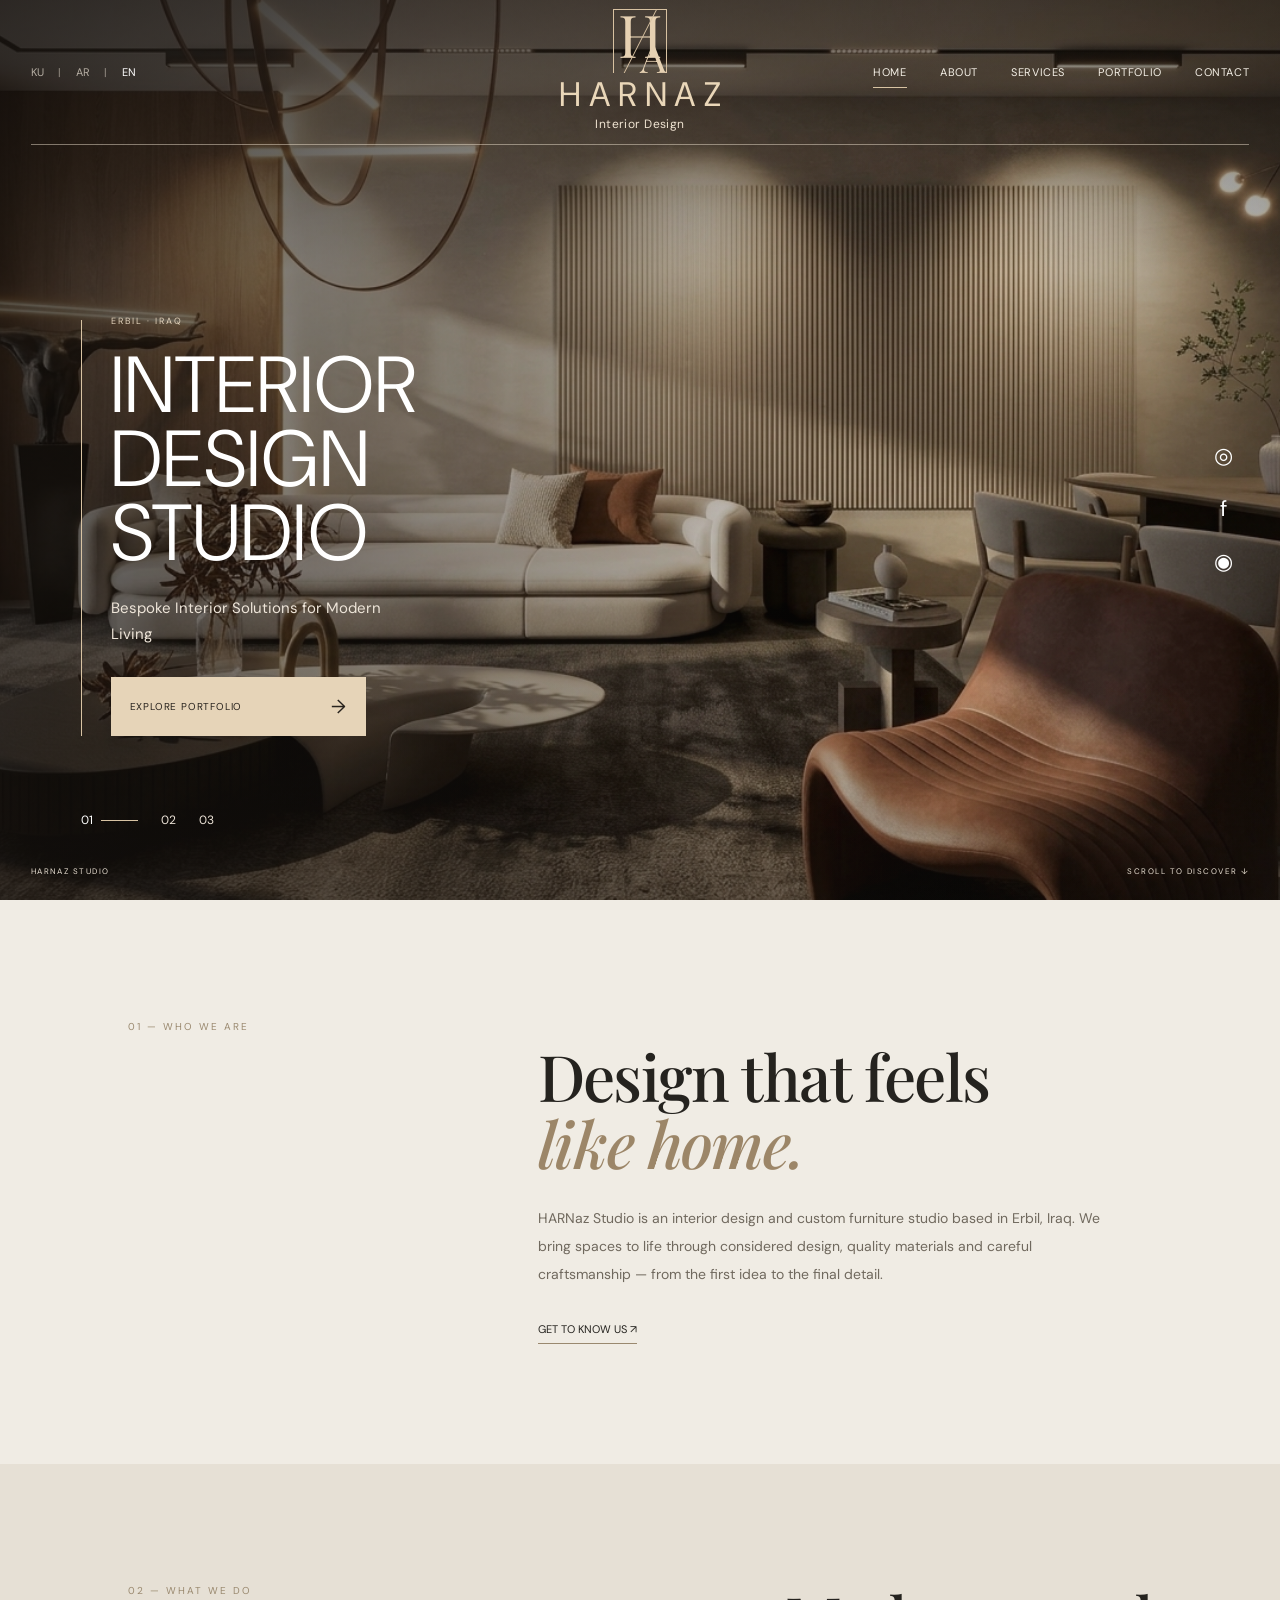
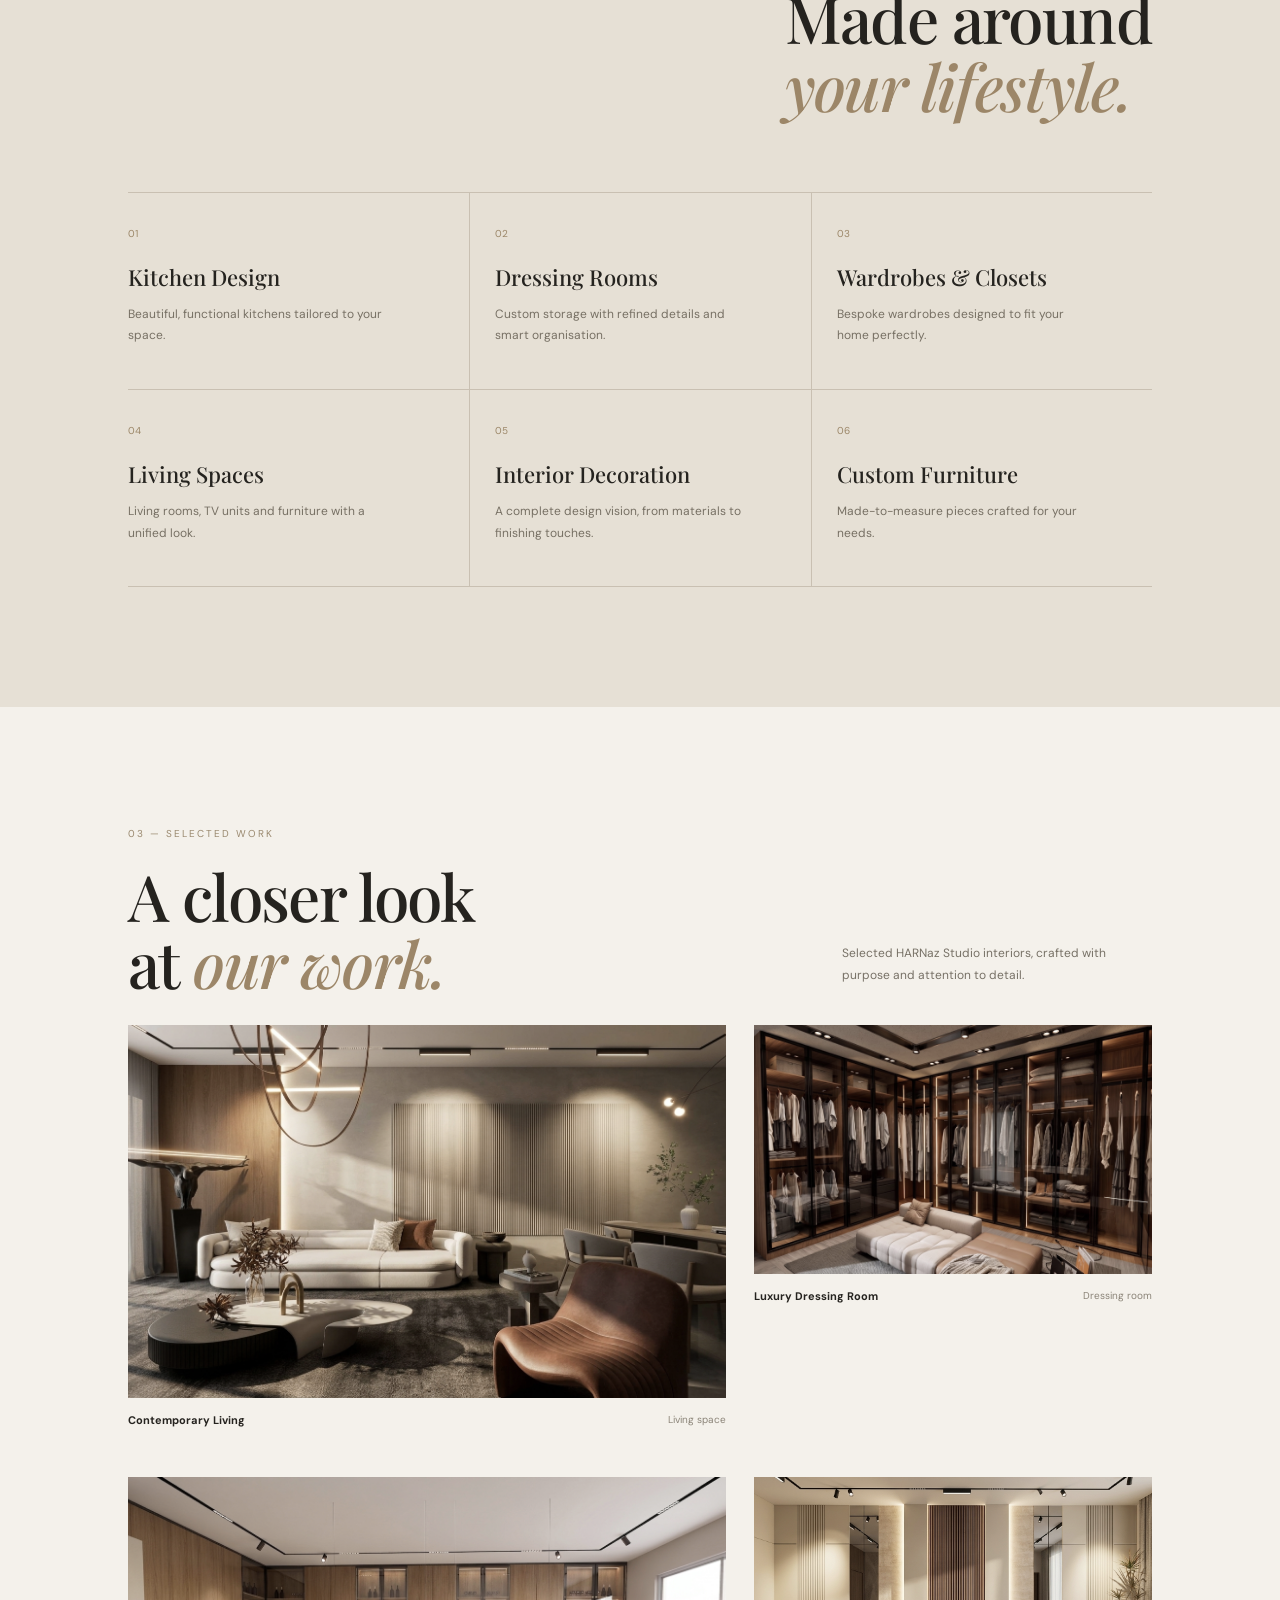
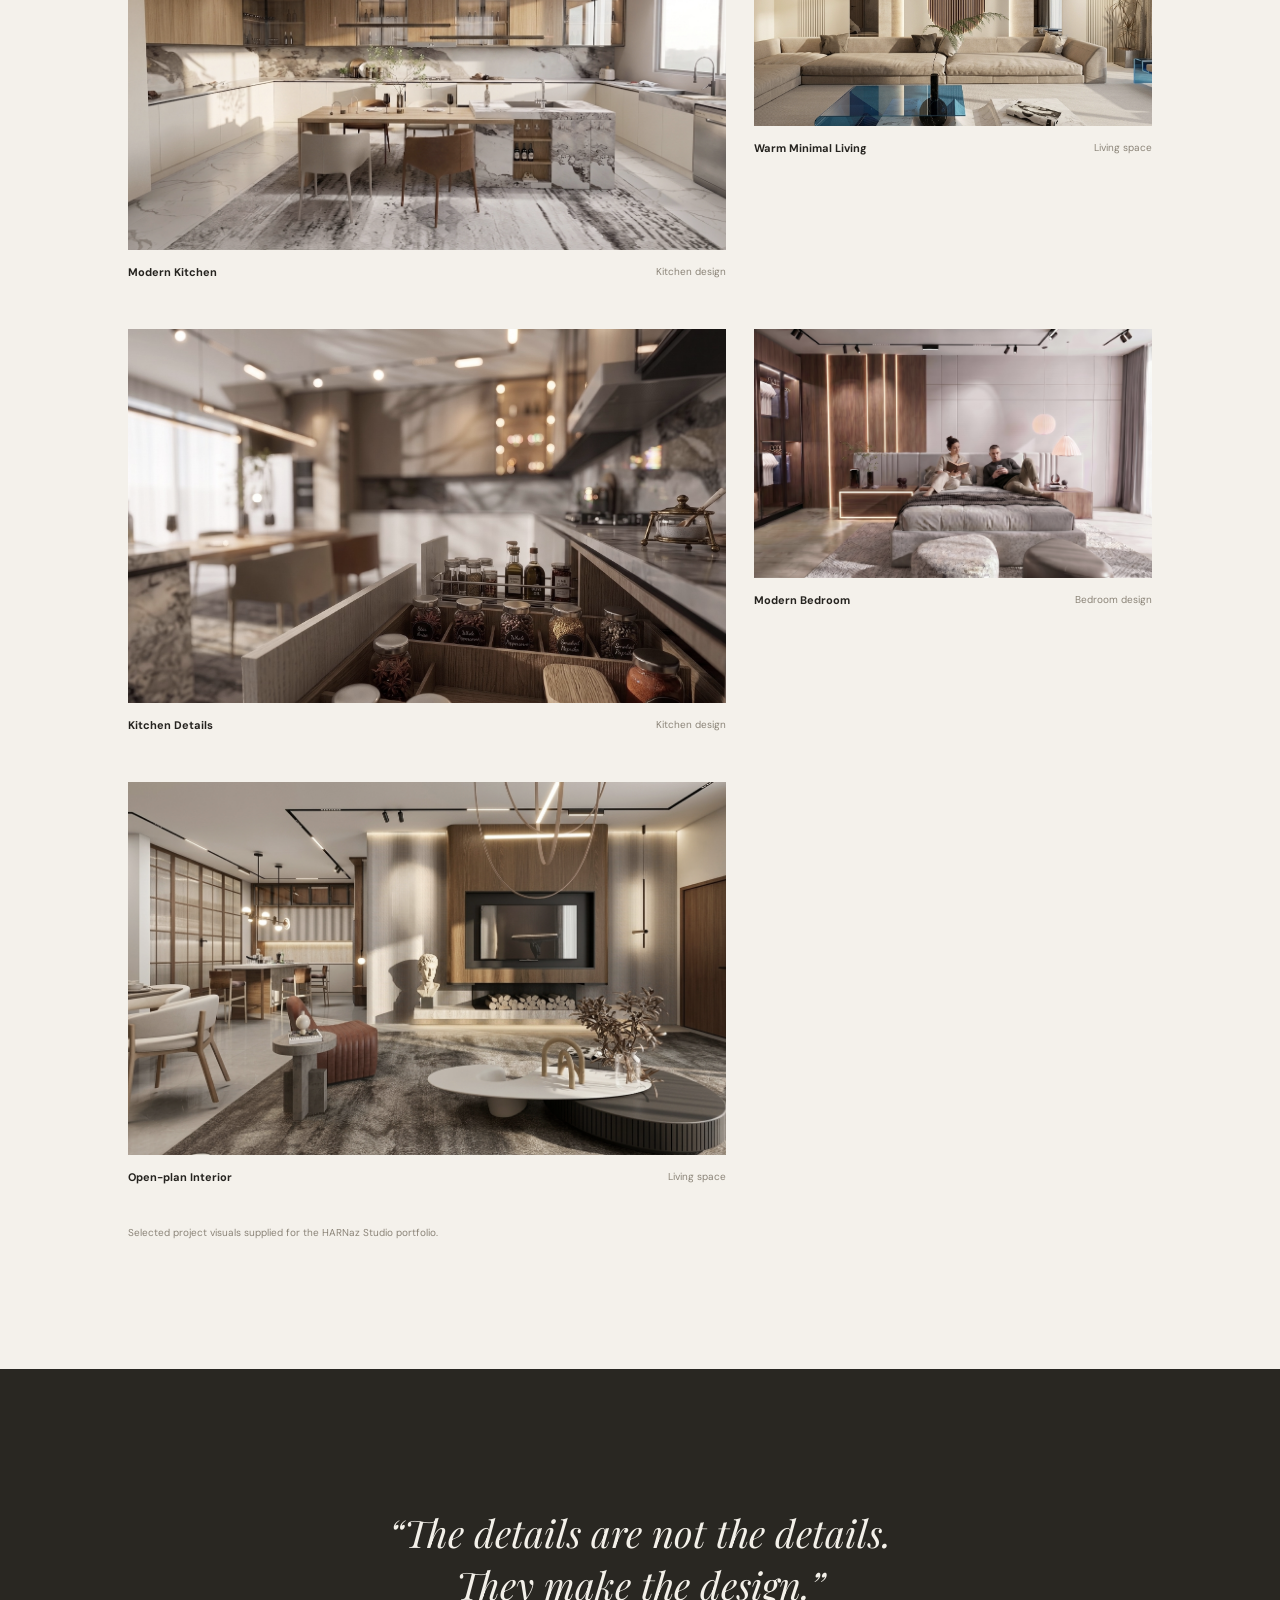
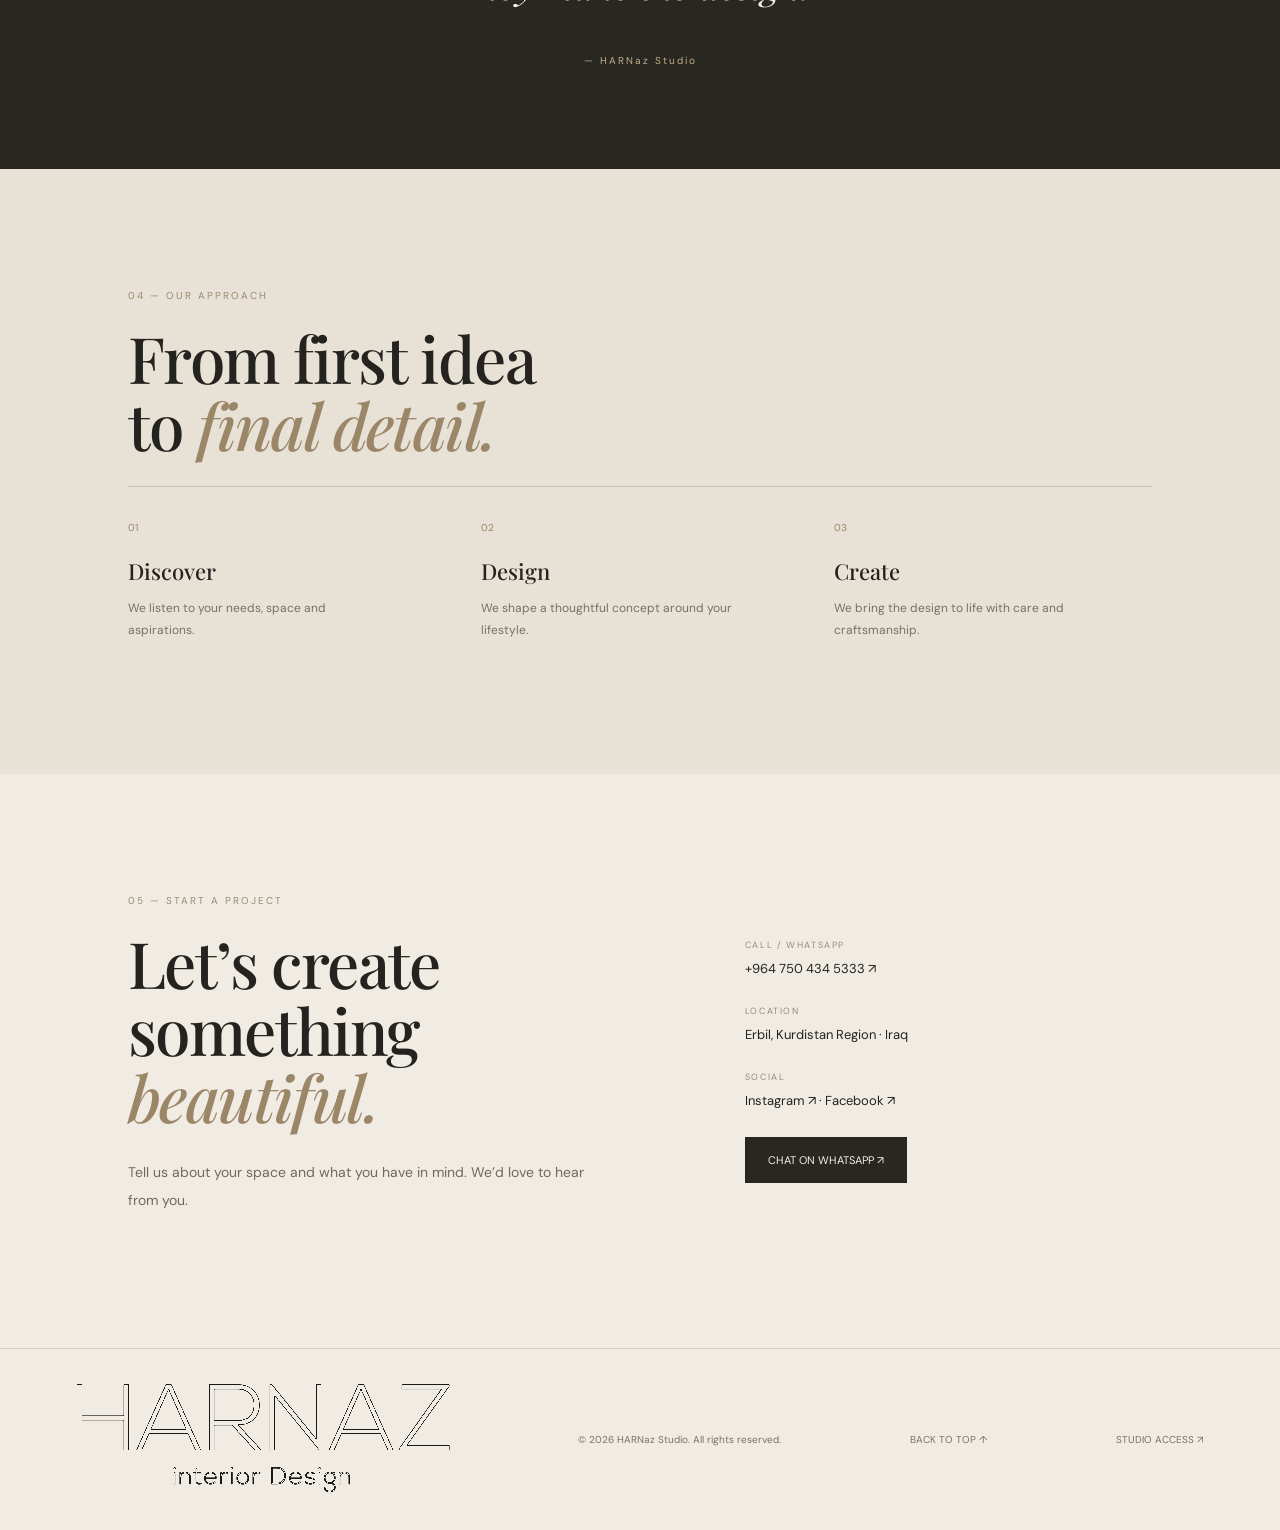
==== index.html @ ce2b57b6 "Add files via upload" ====
<!doctype html>
<html lang="en">
<head>
<meta charset="utf-8"><meta name="viewport" content="width=device-width, initial-scale=1">
<meta name="description" content="HARNaz Studio — Interior design, bespoke kitchens, dressing rooms and custom furniture in Erbil, Iraq.">
<meta name="theme-color" content="#171714">
<title>HARNaz Studio | Interior Design & Custom Furniture</title>
<link rel="preconnect" href="https://fonts.googleapis.com">
<link rel="preconnect" href="https://fonts.gstatic.com" crossorigin>
<link href="https://fonts.googleapis.com/css2?family=DM+Sans:wght@400;500;600;700&family=Playfair+Display:wght@500;600;700&family=Noto+Sans+Arabic:wght@400;500;600;700&display=swap" rel="stylesheet">
<link rel="icon" type="image/png" href="assets/harnaz-monogram.png"><link rel="stylesheet" href="style.css">
</head>
<body>
<main>
<section class="hero" id="home">
  <div class="hero-bg"></div>
  <div class="hero-overlay"></div>
  <div class="hero-topline">
    <div class="language-switch"><button data-lang="ku">KU</button><i>|</i><button data-lang="ar">AR</button><i>|</i><button data-lang="en" class="active">EN</button></div>
    <a class="hero-brand" href="#home" aria-label="HARNaz Studio home">
      <span class="brand-symbol" aria-hidden="true"><span>H</span><i></i><b>A</b></span>
      <span class="brand-name">HARNAZ</span><span class="brand-sub">Interior Design</span>
    </a>
    <button class="menu-toggle" id="menu" aria-label="Open navigation">☰</button>
    <nav class="hero-nav"><a href="#home" data-i18n="navHome">HOME</a><a href="#about" data-i18n="navAbout">ABOUT</a><a href="#services" data-i18n="navServices">SERVICES</a><a href="#projects" data-i18n="navProjects">PORTFOLIO</a><a href="#contact" data-i18n="navContact">CONTACT</a></nav>
  </div>
  <div class="hero-content">
    <div class="hero-title-wrap"><span class="vertical-rule"></span><p class="eyebrow" data-i18n="eyebrow">ERBIL · IRAQ</p><h1 data-i18n="heroTitle">INTERIOR<br>DESIGN<br>STUDIO</h1><p class="hero-description" data-i18n="heroText">Bespoke Interior Solutions for Modern Living</p><a class="hero-button" href="#projects"><span data-i18n="explore">EXPLORE PORTFOLIO</span><b>→</b></a></div>
  </div>
  <div class="hero-social"><a href="https://www.instagram.com/harnaz__studio/" target="_blank" rel="noopener" aria-label="Instagram">◎</a><a href="https://www.facebook.com/profile.php?id=100064149908841" target="_blank" rel="noopener" aria-label="Facebook">f</a><a href="https://wa.me/9647504345333" target="_blank" rel="noopener" aria-label="WhatsApp">◉</a></div>
  <div class="hero-pagination"><span class="current">01</span><i></i><span>02</span><span>03</span></div>
  <div class="hero-bottom"><span>HARNaz Studio</span><span data-i18n="scroll">SCROLL TO DISCOVER ↓</span></div>
</section>
<section class="intro section" id="about"><div class="section-tag" data-i18n="aboutTag">01 — WHO WE ARE</div><div><h2 data-i18n="aboutTitle">Design that feels<br><em>like home.</em></h2><p class="body-copy" data-i18n="aboutText">HARNaz Studio is an interior design and custom furniture studio based in Erbil, Iraq. We bring spaces to life through considered design, quality materials and careful craftsmanship — from the first idea to the final detail.</p><a class="under-link" href="#contact" data-i18n="aboutLink">Get to know us ↗</a></div></section>
<section class="services section" id="services"><div class="section-head"><div class="section-tag" data-i18n="servicesTag">02 — WHAT WE DO</div><h2 data-i18n="servicesTitle">Made around<br><em>your lifestyle.</em></h2></div><div class="service-grid">
<article class="service"><span>01</span><h3 data-i18n="s1">Kitchen Design</h3><p data-i18n="sd1">Beautiful, functional kitchens tailored to your space.</p></article>
<article class="service"><span>02</span><h3 data-i18n="s2">Dressing Rooms</h3><p data-i18n="sd2">Custom storage with refined details and smart organisation.</p></article>
<article class="service"><span>03</span><h3 data-i18n="s3">Wardrobes & Closets</h3><p data-i18n="sd3">Bespoke wardrobes designed to fit your home perfectly.</p></article>
<article class="service"><span>04</span><h3 data-i18n="s4">Living Spaces</h3><p data-i18n="sd4">Living rooms, TV units and furniture with a unified look.</p></article>
<article class="service"><span>05</span><h3 data-i18n="s5">Interior Decoration</h3><p data-i18n="sd5">A complete design vision, from materials to finishing touches.</p></article>
<article class="service"><span>06</span><h3 data-i18n="s6">Custom Furniture</h3><p data-i18n="sd6">Made-to-measure pieces crafted for your needs.</p></article>
</div></section>
<section class="projects section" id="projects"><div class="projects-top"><div><div class="section-tag" data-i18n="projectsTag">03 — SELECTED WORK</div><h2 data-i18n="projectsTitle">A closer look<br>at <em>our work.</em></h2></div><p data-i18n="projectsText">Selected HARNaz Studio interiors, crafted with purpose and attention to detail.</p></div>
<div class="project-grid real-gallery">
<div class="project-card"><a class="project-photo" href="assets/living-room-01.jpg" target="_blank"><img src="assets/living-room-01.jpg" alt="Luxury contemporary living room interior"></a><div class="project-label"><strong data-i18n="p1">Contemporary Living</strong><span data-i18n="catLiving">Living space</span></div></div>
<div class="project-card"><a class="project-photo" href="assets/dressing-room-01.jpg" target="_blank"><img src="assets/dressing-room-01.jpg" alt="Custom luxury dressing room with glass wardrobes"></a><div class="project-label"><strong data-i18n="p2">Luxury Dressing Room</strong><span data-i18n="catDressing">Dressing room</span></div></div>
<div class="project-card"><a class="project-photo" href="assets/kitchen-01.jpg" target="_blank"><img src="assets/kitchen-01.jpg" alt="Modern bespoke kitchen with marble island"></a><div class="project-label"><strong data-i18n="p3">Modern Kitchen</strong><span data-i18n="catKitchen">Kitchen design</span></div></div>
<div class="project-card"><a class="project-photo" href="assets/living-room-02.jpg" target="_blank"><img src="assets/living-room-02.jpg" alt="Minimal warm-toned living room"></a><div class="project-label"><strong data-i18n="p4">Warm Minimal Living</strong><span data-i18n="catLiving">Living space</span></div></div>
<div class="project-card"><a class="project-photo" href="assets/kitchen-detail-02.jpg" target="_blank"><img src="assets/kitchen-detail-02.jpg" alt="Kitchen cabinetry and organised storage detail"></a><div class="project-label"><strong data-i18n="p5">Kitchen Details</strong><span data-i18n="catKitchen">Kitchen design</span></div></div>
<div class="project-card"><a class="project-photo" href="assets/bedroom-01.jpg" target="_blank"><img src="assets/bedroom-01.jpg" alt="Modern bedroom with custom wood joinery"></a><div class="project-label"><strong data-i18n="p6">Modern Bedroom</strong><span data-i18n="catBedroom">Bedroom design</span></div></div>
<div class="project-card"><a class="project-photo" href="assets/living-dining-03.jpg" target="_blank"><img src="assets/living-dining-03.jpg" alt="Open-plan living and dining interior"></a><div class="project-label"><strong data-i18n="p7">Open-plan Interior</strong><span data-i18n="catLiving">Living space</span></div></div>
</div>
<p class="hint" data-i18n="photoHint">Selected project visuals supplied for the HARNaz Studio portfolio.</p>
</section>
<section class="statement"><p data-i18n="statement">“The details are not the details.<br>They make the design.”</p><span>— HARNaz Studio</span></section>
<section class="process section" id="process"><div class="section-tag" data-i18n="processTag">05 — OUR APPROACH</div><h2 data-i18n="processTitle">From first idea<br>to <em>final detail.</em></h2><div class="process-grid"><div><span>01</span><h3 data-i18n="step1">Discover</h3><p data-i18n="stepd1">We listen to your needs, space and aspirations.</p></div><div><span>02</span><h3 data-i18n="step2">Design</h3><p data-i18n="stepd2">We shape a thoughtful concept around your lifestyle.</p></div><div><span>03</span><h3 data-i18n="step3">Create</h3><p data-i18n="stepd3">We bring the design to life with care and craftsmanship.</p></div></div></section>
<section class="contact section" id="contact"><div><div class="section-tag" data-i18n="contactTag">04 — START A PROJECT</div><h2 data-i18n="contactTitle">Let’s create<br>something <em>beautiful.</em></h2><p class="body-copy" data-i18n="contactText">Tell us about your space and what you have in mind. We’d love to hear from you.</p></div><div class="contact-details"><div><small data-i18n="callUs">CALL / WHATSAPP</small><a href="https://wa.me/9647504345333" target="_blank" rel="noopener">+964 750 434 5333 ↗</a></div><div><small data-i18n="location">LOCATION</small><span>Erbil, Kurdistan Region · Iraq</span></div><div><small data-i18n="social">SOCIAL</small><span><a href="https://www.instagram.com/harnaz__studio/" target="_blank" rel="noopener">Instagram ↗</a> · <a href="https://www.facebook.com/profile.php?id=100064149908841" target="_blank" rel="noopener">Facebook ↗</a></span></div><a class="button dark" href="https://wa.me/9647504345333?text=Hello%20HARNaz%20Studio%2C%20I%27d%20like%20to%20discuss%20a%20project." target="_blank" rel="noopener" data-i18n="whatsapp">Chat on WhatsApp ↗</a></div></section>
</main>
<footer><a class="brand footer-brand brand-image" href="#home"><img src="assets/harnaz-wordmark.png" alt="HARNaz Interior Design"></a><span>© <span id="year"></span> HARNaz Studio. <span data-i18n="rights">All rights reserved.</span></span><a href="#home" data-i18n="top">Back to top ↑</a><a class="admin-access" href="admin.html">STUDIO ACCESS ↗</a></footer>
<script src="script.js"></script>
<script type="module" src="portfolio.js"></script>
</body></html>
---- style.css ----
*{box-sizing:border-box}html{scroll-behavior:smooth}body{margin:0;background:#f0ece4;color:#25231f;font-family:"DM Sans",sans-serif}a{color:inherit;text-decoration:none}button{font:inherit}
.hero{height:100vh;min-height:690px;max-height:1000px;position:relative;overflow:hidden;background:#29231e;color:#f5f0e7}
.hero-bg{position:absolute;inset:0;background:url("assets/living-room-01.jpg") center 54%/cover no-repeat;transform:scale(1.015)}
.hero-overlay{position:absolute;inset:0;background:linear-gradient(90deg,rgba(20,16,13,.73) 0%,rgba(25,20,16,.38) 42%,rgba(24,19,15,.13) 75%,rgba(20,16,13,.3) 100%),linear-gradient(180deg,rgba(20,17,14,.52),transparent 30%,transparent 75%,rgba(20,17,14,.35))}
.hero-topline{position:absolute;z-index:4;top:0;left:0;right:0;height:145px;margin:0 2.4%;display:grid;grid-template-columns:1fr 1fr 1fr;align-items:center;border-bottom:1px solid rgba(238,226,208,.48)}
.language-switch{display:flex;align-items:center;gap:14px;color:#e8dfd2;font-size:11px;letter-spacing:.08em}
.language-switch button{border:0;background:none;color:inherit;padding:5px 0;cursor:pointer;opacity:.72}
.language-switch button.active{opacity:1;color:#fff}
.language-switch i{font-style:normal;opacity:.55}
.hero-brand{display:flex;align-items:center;justify-content:center;flex-direction:column;color:#ead7b9;line-height:1}
.brand-symbol{height:64px;width:54px;position:relative;display:block;margin-bottom:5px;border-left:1.5px solid #d7c1a1;border-right:1.5px solid #d7c1a1}
.brand-symbol:before{content:"";position:absolute;left:0;right:0;top:0;height:1px;background:#d7c1a1}
.brand-symbol span{position:absolute;left:4px;top:-5px;font:300 59px/1 "Playfair Display",serif;color:#e6d1b2}
.brand-symbol i{position:absolute;left:26px;top:0;height:64px;width:1px;background:#d7c1a1;transform:skew(-27deg)}
.brand-symbol b{position:absolute;right:0;bottom:-4px;font:300 42px/1 "Playfair Display",serif;color:#e6d1b2}
.brand-name{font:400 34px/1 "DM Sans",sans-serif;letter-spacing:.22em;padding-left:.22em}
.brand-sub{font:400 12px/1.6 "DM Sans",sans-serif;letter-spacing:.035em;color:#f0e4d2;margin-top:3px}
.hero-nav{display:flex;justify-content:flex-end;gap:clamp(15px,2.6vw,43px);align-items:center}
.hero-nav a{font-size:11px;letter-spacing:.055em;color:#f5f0e7;position:relative;padding:9px 0}
.hero-nav a:first-child:after{content:"";height:1px;background:#d8c3a3;position:absolute;bottom:0;left:0;right:0}
.hero-nav a:hover{color:#d8c3a3}
.menu-toggle{display:none}
.hero-content{position:absolute;z-index:2;left:6.3%;top:35%;display:flex;align-items:stretch}
.hero-title-wrap{position:relative;padding-left:30px;max-width:440px}
.vertical-rule{position:absolute;left:0;top:5px;bottom:0;width:1px;background:#d8c3a3}
.eyebrow{font-size:9px;letter-spacing:.23em;color:#e4d4bd;margin:0 0 22px}
.hero h1{font:300 clamp(58px,6.2vw,94px)/.93 "DM Sans",sans-serif;letter-spacing:.015em;margin:0;color:#fff}
.hero-description{font-size:15px;line-height:1.7;color:#eee5d9;max-width:300px;margin:26px 0 30px}
.hero-button{width:255px;background:#e6d4b8;color:#27221d;display:flex;align-items:center;justify-content:space-between;padding:17px 19px;font-size:10px;letter-spacing:.08em;transition:background .25s}
.hero-button:hover{background:#f4e8d6}.hero-button b{font-size:19px;font-weight:400}
.hero-social{position:absolute;z-index:3;right:3.7%;top:49%;display:flex;flex-direction:column;gap:24px;align-items:center;color:#fff;font-size:22px}
.hero-social a:hover{color:#d8c3a3}
.hero-pagination{position:absolute;left:6.3%;bottom:8%;display:flex;align-items:center;gap:23px;color:#eee5d9;font-size:12px}
.hero-pagination .current{color:#fff}.hero-pagination i{width:37px;height:1px;background:#d8c3a3;margin-left:-15px}
.hero-bottom{position:absolute;z-index:2;bottom:24px;left:2.4%;right:2.4%;display:flex;justify-content:space-between;color:#e8dfd2;font-size:8px;letter-spacing:.18em;text-transform:uppercase}
.section{padding:120px 10vw}.section-tag{font-size:10px;letter-spacing:.2em;color:#9a896f}.section h2{font:500 clamp(42px,5vw,68px)/1.05 "Playfair Display",serif;margin:22px 0 28px;letter-spacing:-.025em}.section h2 em{font-weight:500;color:#9c8668}
.intro{display:grid;grid-template-columns:1fr 2fr;gap:8vw;background:#f0ece4}.body-copy{font-size:14px;line-height:2;color:#70695e;max-width:590px}.under-link{display:inline-block;font-size:11px;border-bottom:1px solid #9a896f;padding-bottom:7px;margin-top:20px}
.services{background:#e6e0d5}.section-head{display:flex;justify-content:space-between;align-items:flex-start}.section-head h2{margin-top:0}.service-grid{display:grid;grid-template-columns:repeat(3,1fr);border-top:1px solid #c9c0b2;margin-top:45px}.service{padding:28px 25px 30px 0;border-bottom:1px solid #c9c0b2;min-height:170px}.service:nth-child(3n+2),.service:nth-child(3n+3){padding-left:25px;border-left:1px solid #c9c0b2}.service>span,.process-grid>div>span{font-size:10px;color:#9b8667}.service h3,.process-grid h3{font:500 22px "Playfair Display",serif;margin:20px 0 9px}.service p,.process-grid p{font-size:12px;color:#777064;line-height:1.8;max-width:260px}
.projects{background:#f4f1eb}.projects-top{display:flex;justify-content:space-between;align-items:end}.projects-top p{font-size:12px;color:#777166;line-height:1.8;max-width:310px;margin-bottom:38px}
.project-grid{display:grid;grid-template-columns:1.2fr .8fr;gap:28px;align-items:start}.project-card{min-width:0}.project-photo{display:block;overflow:hidden;background:#d6d0c5;aspect-ratio:16/10}.project-photo img{display:block;width:100%;height:100%;object-fit:cover;transition:transform .7s cubic-bezier(.2,.7,.2,1);filter:saturate(.82)}.project-photo:hover img{transform:scale(1.045)}.project-label{display:flex;justify-content:space-between;gap:12px;padding:15px 0 22px;font-size:11px}.project-label span,.hint{color:#8b8478;font-size:10px}.project-card:nth-child(4n+1) .project-photo{aspect-ratio:16/10}.hint{margin-top:20px}
.statement{padding:100px 10vw;text-align:center;background:#292722;color:#f3f0e9}.statement p{font:italic 38px/1.35 "Playfair Display",serif}.statement span{font-size:10px;letter-spacing:.2em;color:#c7ad89}
.process{background:#e7e1d6}.process-grid{display:grid;grid-template-columns:repeat(3,1fr);gap:35px;border-top:1px solid #c9c0b2;padding-top:28px}.process-grid>div{padding-right:20px}
.contact{display:grid;grid-template-columns:1.2fr 1fr;gap:10vw;background:#f0ece4}.contact-details{align-self:center;display:flex;flex-direction:column;gap:28px}.contact-details div{display:flex;flex-direction:column;gap:9px}.contact-details small{font-size:9px;letter-spacing:.18em;color:#948a79}.contact-details a:not(.button),.contact-details span{font-size:13px}.button.dark{background:#292722;color:#f5f1e9;width:max-content;padding:16px 23px;font-size:11px}
footer{padding:35px 6vw;display:flex;align-items:center;justify-content:space-between;border-top:1px solid #d8d0c4;background:#f0ece4;font-size:10px;color:#777166}
body[dir=rtl]{font-family:"Noto Sans Arabic","DM Sans",sans-serif}body[dir=rtl] .hero-content{left:auto;right:6.3%}body[dir=rtl] .hero-title-wrap{padding-left:0;padding-right:30px}body[dir=rtl] .vertical-rule{left:auto;right:0}body[dir=rtl] .hero-description{text-align:right}body[dir=rtl] .hero-social{right:auto;left:3.7%}body[dir=rtl] .hero-pagination{left:auto;right:6.3%}body[dir=rtl] .hero-topline{direction:ltr}body[dir=rtl] .hero-nav{direction:rtl}body[dir=rtl] .intro,body[dir=rtl] .contact{direction:rtl}body[dir=rtl] .section{text-align:right}
@media(max-width:900px){.hero-topline{height:118px;grid-template-columns:1fr 1fr 1fr}.hero-nav{gap:13px}.hero-nav a{font-size:9px}.brand-symbol{height:50px;width:45px}.brand-symbol span{font-size:48px}.brand-symbol i{height:50px;left:22px}.brand-symbol b{font-size:34px}.brand-name{font-size:27px}.hero-content{top:36%}.hero h1{font-size:clamp(52px,8vw,75px)}}
@media(max-width:700px){.hero{min-height:760px;height:100svh}.hero-bg{background-position:58% center}.hero-overlay{background:linear-gradient(90deg,rgba(20,16,13,.72),rgba(20,16,13,.25)),linear-gradient(180deg,rgba(20,17,14,.55),transparent 45%,rgba(20,17,14,.4))}.hero-topline{height:100px;margin:0 5%;grid-template-columns:1fr auto 1fr}.language-switch{gap:8px;font-size:9px}.brand-symbol{height:39px;width:34px}.brand-symbol span{font-size:38px;left:2px}.brand-symbol i{height:39px;left:17px}.brand-symbol b{font-size:27px}.brand-name{font-size:21px}.brand-sub{font-size:9px}.hero-nav{display:none;position:absolute;top:100px;left:0;right:0;padding:23px;background:rgba(34,29,24,.96);flex-direction:column;align-items:flex-start}.hero-nav.open{display:flex}.menu-toggle{display:block;justify-self:end;background:none;border:0;color:#fff;font-size:24px;cursor:pointer}.hero-content{left:7%;top:34%}.hero-title-wrap{padding-left:19px}.hero h1{font-size:clamp(48px,12vw,68px)}.hero-description{font-size:13px;max-width:245px}.hero-button{width:220px;padding:15px}.hero-social{right:5%;top:auto;bottom:15%;gap:17px;font-size:19px}.hero-pagination{left:7%;bottom:8%}.hero-bottom{left:5%;right:5%;font-size:7px}.section{padding:78px 7vw}.intro,.contact{grid-template-columns:1fr;gap:30px}.section-head,.projects-top{display:block}.service-grid{grid-template-columns:1fr 1fr}.service:nth-child(odd){padding-left:0;border-left:0}.service:nth-child(even){padding-left:20px;border-left:1px solid #c9c0b2}.project-grid{grid-template-columns:1fr 1fr;gap:15px}.project-photo{aspect-ratio:4/3}.project-label{flex-direction:column;gap:5px}.statement{padding:75px 7vw}.statement p{font-size:29px}.process-grid{grid-template-columns:1fr;gap:18px}.process-grid>div{border-bottom:1px solid #c9c0b2;padding-bottom:18px}footer{padding:28px 6vw;gap:18px;flex-wrap:wrap}}
@media(max-width:430px){.service-grid,.project-grid{grid-template-columns:1fr}.service:nth-child(even){padding-left:0;border-left:0}.hero h1{font-size:48px}.hero-social{bottom:13%}.hero-description{max-width:220px}}

/* Header cleanup: the hero navigation is the single site header. */
body > main { margin-top: 0; }
.hero { margin-top: 0; }
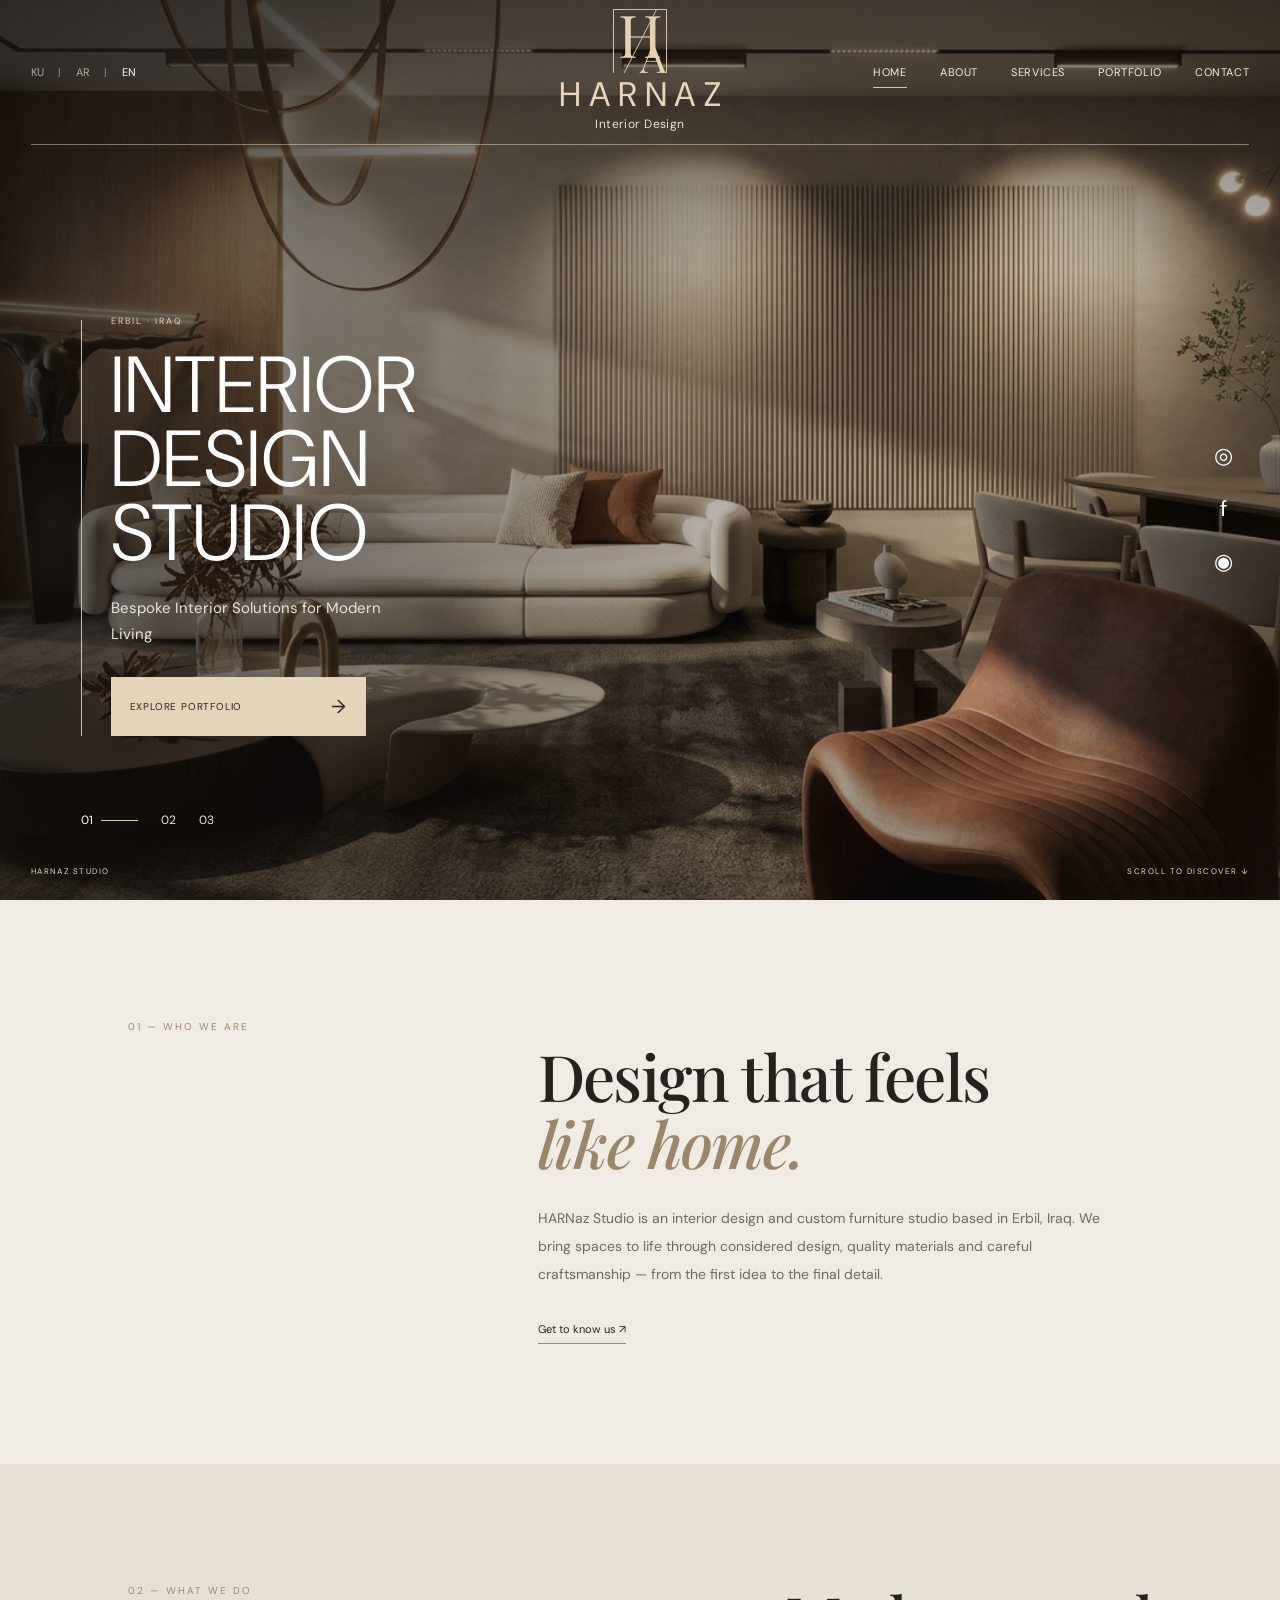
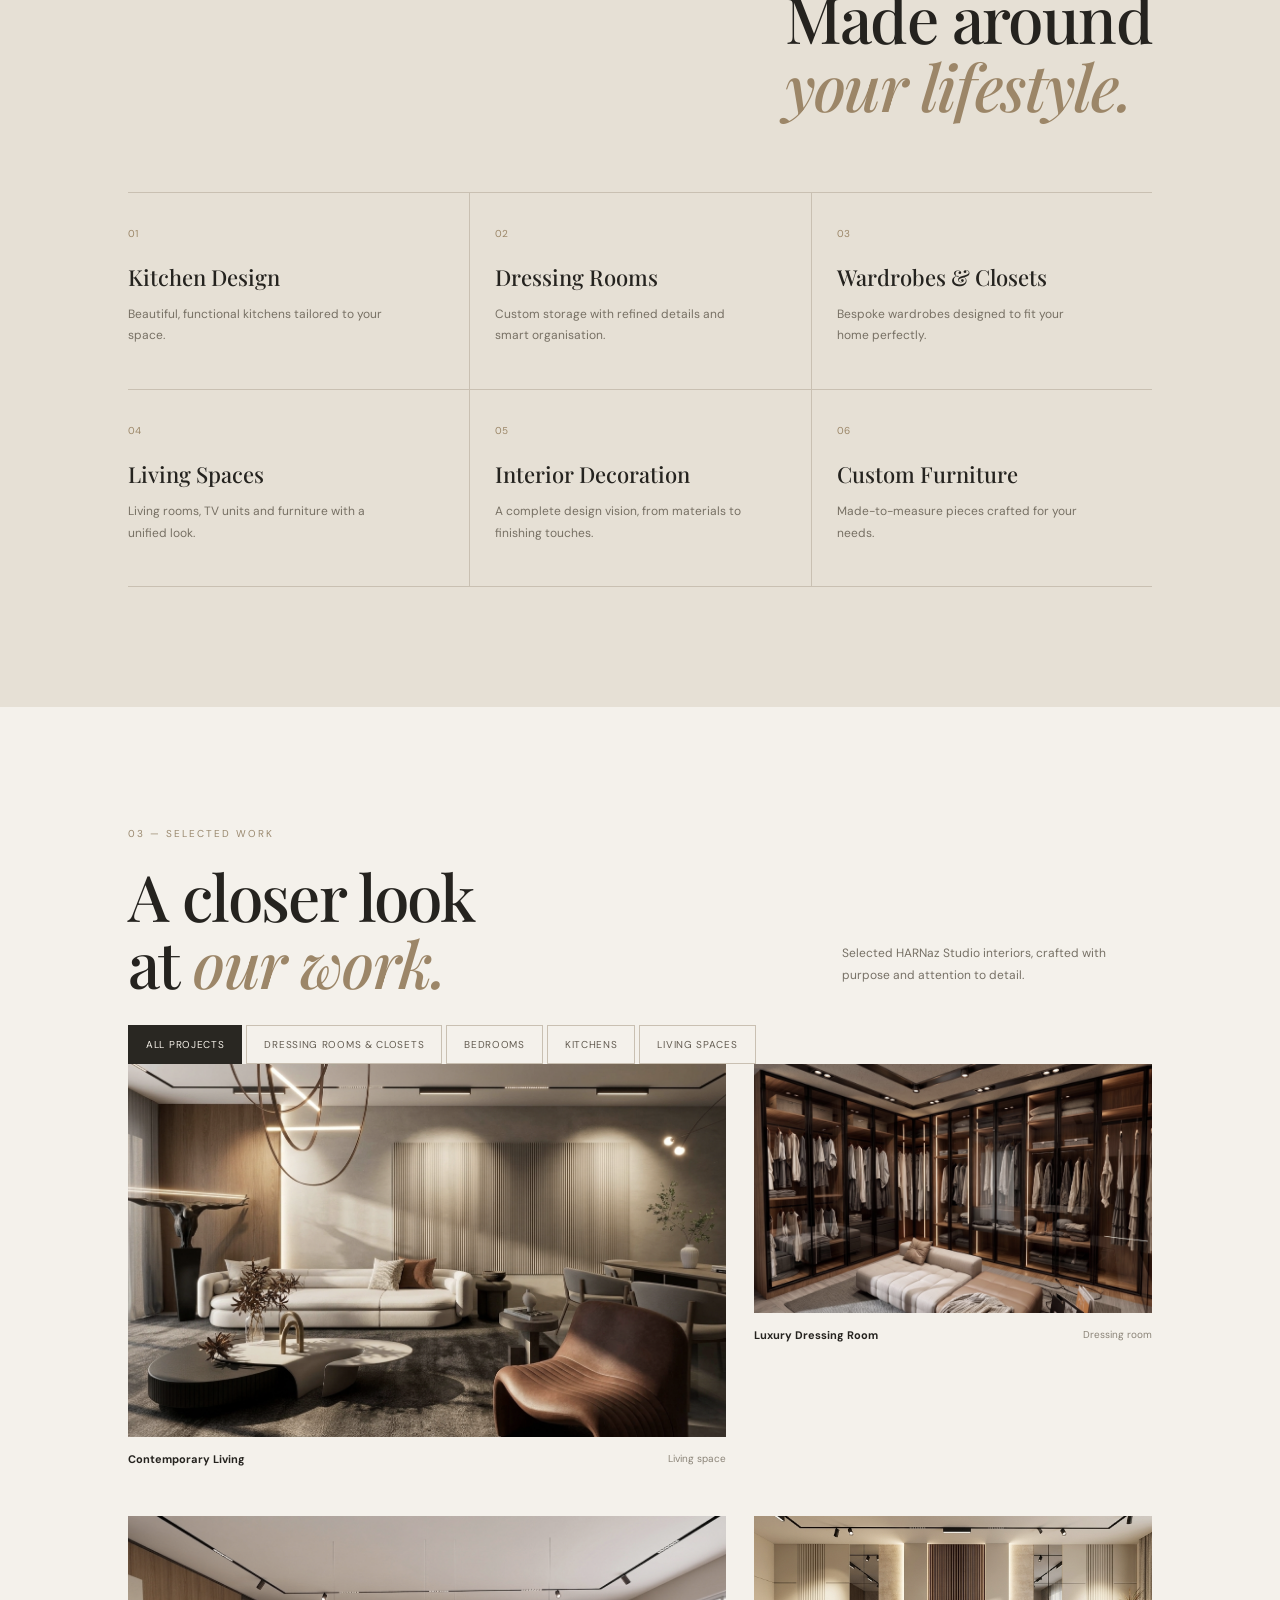
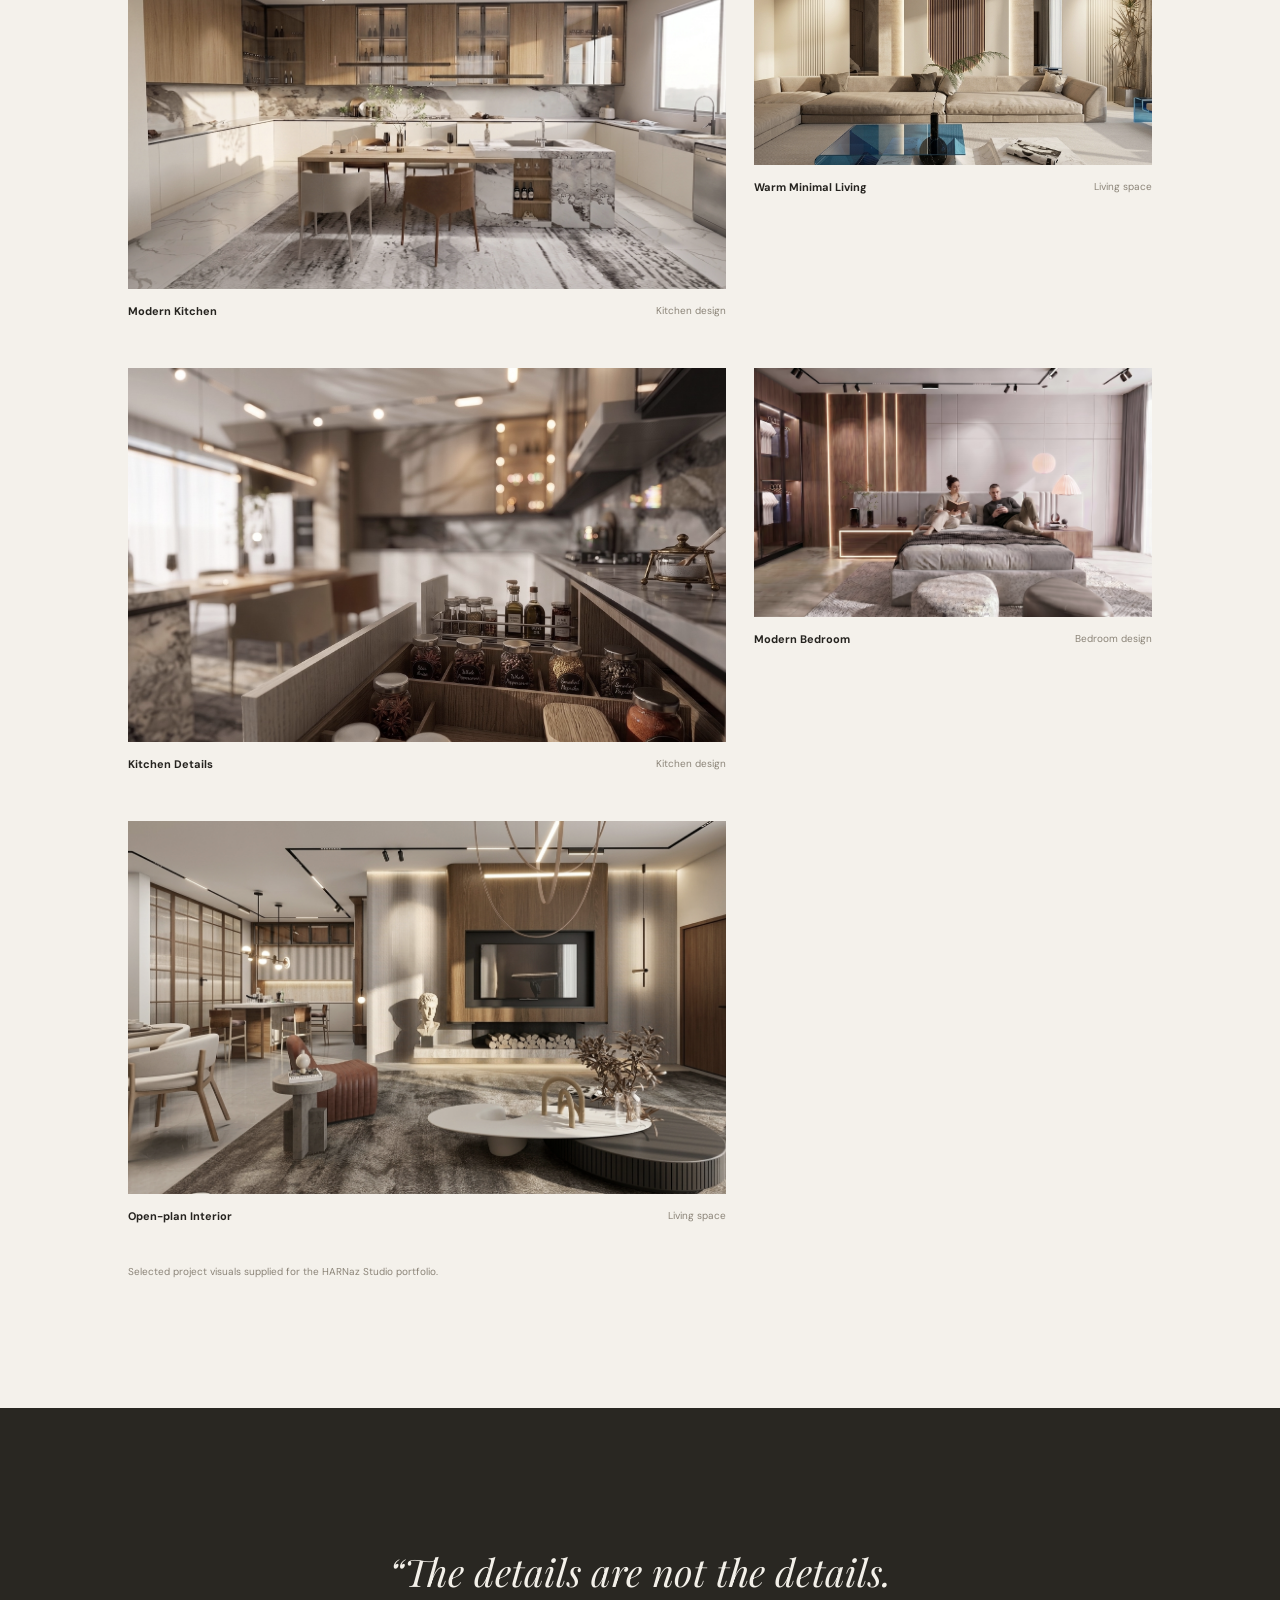
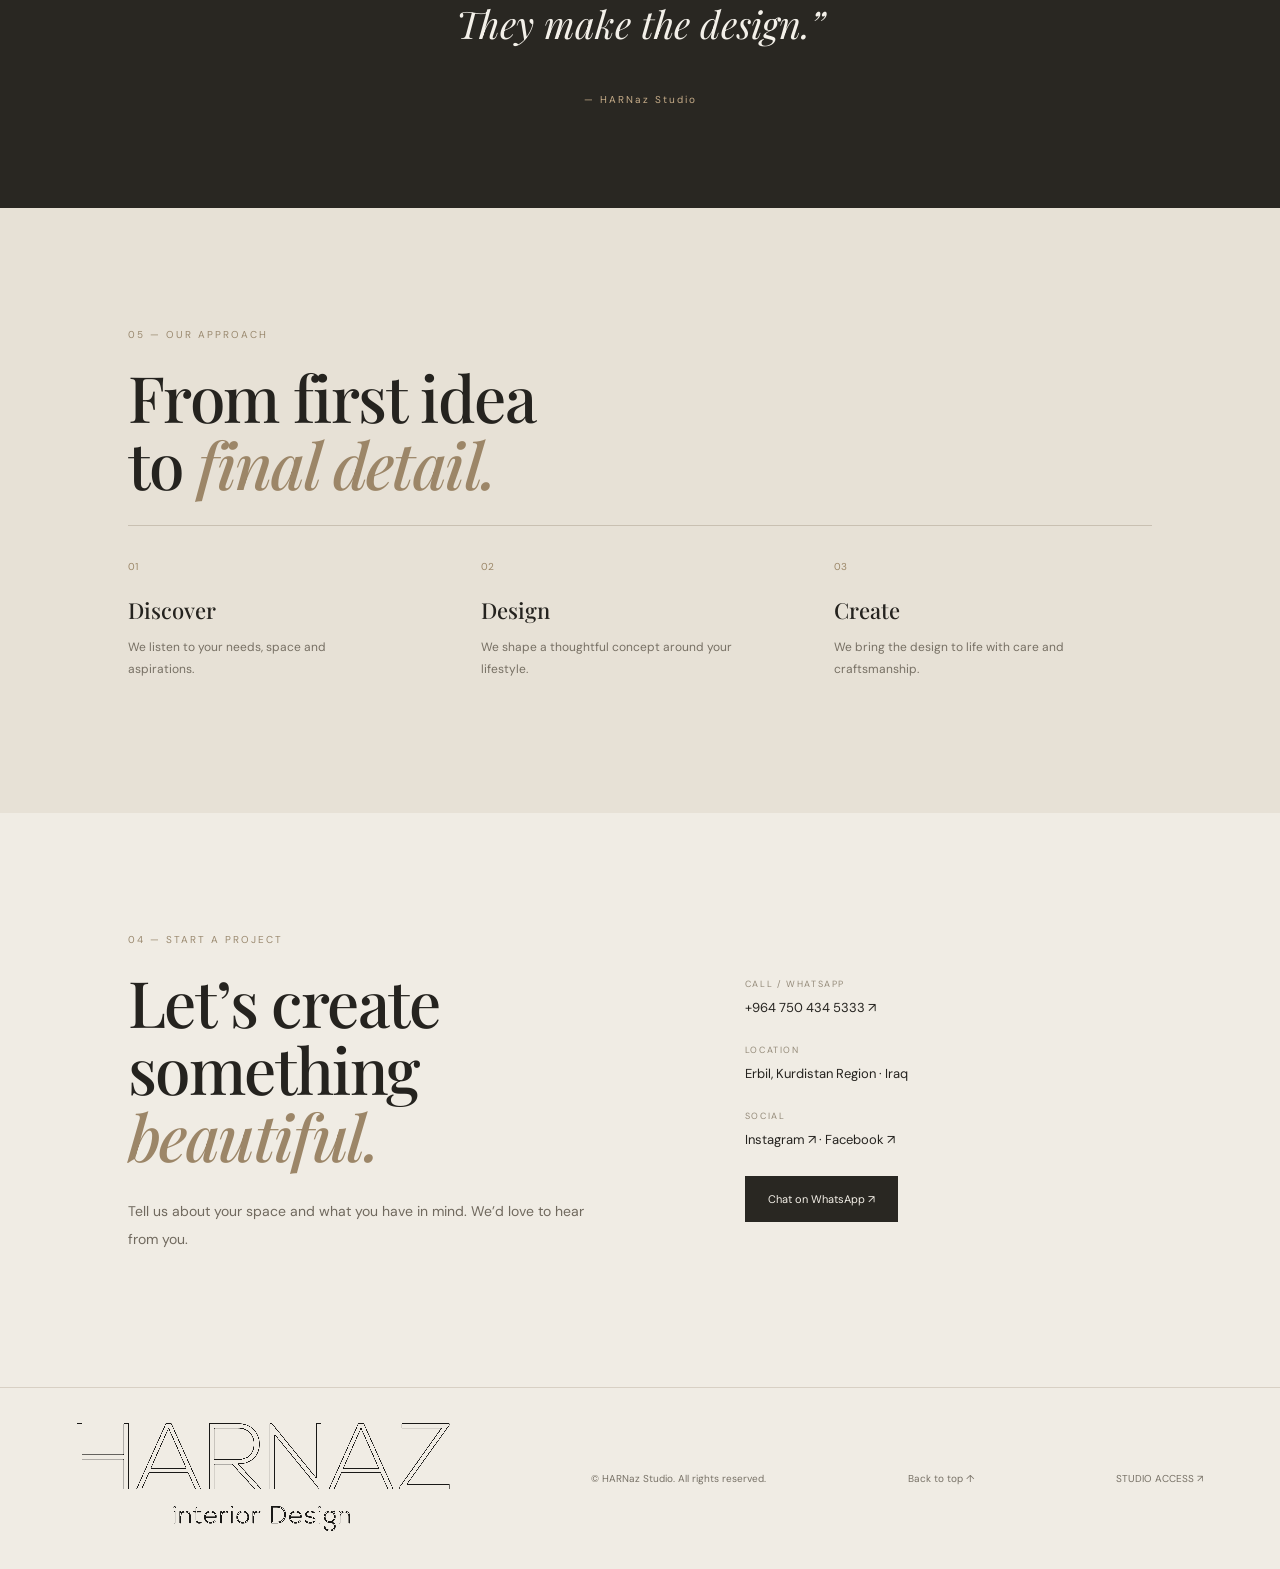
==== commit b11aeadf: "Add files via upload" ====
--- a/index.html
+++ b/index.html
@@ -41,14 +41,21 @@
 <article class="service"><span>06</span><h3 data-i18n="s6">Custom Furniture</h3><p data-i18n="sd6">Made-to-measure pieces crafted for your needs.</p></article>
 </div></section>
 <section class="projects section" id="projects"><div class="projects-top"><div><div class="section-tag" data-i18n="projectsTag">03 — SELECTED WORK</div><h2 data-i18n="projectsTitle">A closer look<br>at <em>our work.</em></h2></div><p data-i18n="projectsText">Selected HARNaz Studio interiors, crafted with purpose and attention to detail.</p></div>
+<div class="portfolio-filters" role="group" aria-label="Filter portfolio">
+<button type="button" class="portfolio-filter active" data-filter="all" data-i18n="filterAll">ALL PROJECTS</button>
+<button type="button" class="portfolio-filter" data-filter="closet" data-i18n="filterCloset">DRESSING ROOMS &amp; CLOSETS</button>
+<button type="button" class="portfolio-filter" data-filter="bedroom" data-i18n="filterBedroom">BEDROOMS</button>
+<button type="button" class="portfolio-filter" data-filter="kitchen" data-i18n="filterKitchen">KITCHENS</button>
+<button type="button" class="portfolio-filter" data-filter="living" data-i18n="filterLiving">LIVING SPACES</button>
+</div>
 <div class="project-grid real-gallery">
-<div class="project-card"><a class="project-photo" href="assets/living-room-01.jpg" target="_blank"><img src="assets/living-room-01.jpg" alt="Luxury contemporary living room interior"></a><div class="project-label"><strong data-i18n="p1">Contemporary Living</strong><span data-i18n="catLiving">Living space</span></div></div>
-<div class="project-card"><a class="project-photo" href="assets/dressing-room-01.jpg" target="_blank"><img src="assets/dressing-room-01.jpg" alt="Custom luxury dressing room with glass wardrobes"></a><div class="project-label"><strong data-i18n="p2">Luxury Dressing Room</strong><span data-i18n="catDressing">Dressing room</span></div></div>
-<div class="project-card"><a class="project-photo" href="assets/kitchen-01.jpg" target="_blank"><img src="assets/kitchen-01.jpg" alt="Modern bespoke kitchen with marble island"></a><div class="project-label"><strong data-i18n="p3">Modern Kitchen</strong><span data-i18n="catKitchen">Kitchen design</span></div></div>
-<div class="project-card"><a class="project-photo" href="assets/living-room-02.jpg" target="_blank"><img src="assets/living-room-02.jpg" alt="Minimal warm-toned living room"></a><div class="project-label"><strong data-i18n="p4">Warm Minimal Living</strong><span data-i18n="catLiving">Living space</span></div></div>
-<div class="project-card"><a class="project-photo" href="assets/kitchen-detail-02.jpg" target="_blank"><img src="assets/kitchen-detail-02.jpg" alt="Kitchen cabinetry and organised storage detail"></a><div class="project-label"><strong data-i18n="p5">Kitchen Details</strong><span data-i18n="catKitchen">Kitchen design</span></div></div>
-<div class="project-card"><a class="project-photo" href="assets/bedroom-01.jpg" target="_blank"><img src="assets/bedroom-01.jpg" alt="Modern bedroom with custom wood joinery"></a><div class="project-label"><strong data-i18n="p6">Modern Bedroom</strong><span data-i18n="catBedroom">Bedroom design</span></div></div>
-<div class="project-card"><a class="project-photo" href="assets/living-dining-03.jpg" target="_blank"><img src="assets/living-dining-03.jpg" alt="Open-plan living and dining interior"></a><div class="project-label"><strong data-i18n="p7">Open-plan Interior</strong><span data-i18n="catLiving">Living space</span></div></div>
+<div class="project-card" data-category="living"><a class="project-photo" href="assets/living-room-01.jpg" target="_blank"><img src="assets/living-room-01.jpg" alt="Luxury contemporary living room interior"></a><div class="project-label"><strong data-i18n="p1">Contemporary Living</strong><span data-i18n="catLiving">Living space</span></div></div>
+<div class="project-card" data-category="closet"><a class="project-photo" href="assets/dressing-room-01.jpg" target="_blank"><img src="assets/dressing-room-01.jpg" alt="Custom luxury dressing room with glass wardrobes"></a><div class="project-label"><strong data-i18n="p2">Luxury Dressing Room</strong><span data-i18n="catDressing">Dressing room</span></div></div>
+<div class="project-card" data-category="kitchen"><a class="project-photo" href="assets/kitchen-01.jpg" target="_blank"><img src="assets/kitchen-01.jpg" alt="Modern bespoke kitchen with marble island"></a><div class="project-label"><strong data-i18n="p3">Modern Kitchen</strong><span data-i18n="catKitchen">Kitchen design</span></div></div>
+<div class="project-card" data-category="living"><a class="project-photo" href="assets/living-room-02.jpg" target="_blank"><img src="assets/living-room-02.jpg" alt="Minimal warm-toned living room"></a><div class="project-label"><strong data-i18n="p4">Warm Minimal Living</strong><span data-i18n="catLiving">Living space</span></div></div>
+<div class="project-card" data-category="kitchen"><a class="project-photo" href="assets/kitchen-detail-02.jpg" target="_blank"><img src="assets/kitchen-detail-02.jpg" alt="Kitchen cabinetry and organised storage detail"></a><div class="project-label"><strong data-i18n="p5">Kitchen Details</strong><span data-i18n="catKitchen">Kitchen design</span></div></div>
+<div class="project-card" data-category="bedroom"><a class="project-photo" href="assets/bedroom-01.jpg" target="_blank"><img src="assets/bedroom-01.jpg" alt="Modern bedroom with custom wood joinery"></a><div class="project-label"><strong data-i18n="p6">Modern Bedroom</strong><span data-i18n="catBedroom">Bedroom design</span></div></div>
+<div class="project-card" data-category="living"><a class="project-photo" href="assets/living-dining-03.jpg" target="_blank"><img src="assets/living-dining-03.jpg" alt="Open-plan living and dining interior"></a><div class="project-label"><strong data-i18n="p7">Open-plan Interior</strong><span data-i18n="catLiving">Living space</span></div></div>
 </div>
 <p class="hint" data-i18n="photoHint">Selected project visuals supplied for the HARNaz Studio portfolio.</p>
 </section>
--- a/style.css
+++ b/style.css
@@ -50,3 +50,10 @@
 /* Header cleanup: the hero navigation is the single site header. */
 body > main { margin-top: 0; }
 .hero { margin-top: 0; }
+
+\n/* Portfolio category filters */
+.portfolio-filters{display:flex;flex-wrap:wrap;gap:10px;margin:34px 0 28px}
+.portfolio-filter{border:1px solid #c9c0b2;background:transparent;color:#625b50;padding:12px 17px;font-size:10px;letter-spacing:.07em;cursor:pointer;transition:all .2s}
+.portfolio-filter:hover,.portfolio-filter.active{background:#292722;border-color:#292722;color:#f5f1e9}
+.real-gallery .project-card[hidden]{display:none!important}
+@media(max-width:700px){.portfolio-filters{gap:8px;margin:25px 0 20px}.portfolio-filter{font-size:9px;padding:10px 12px}}
